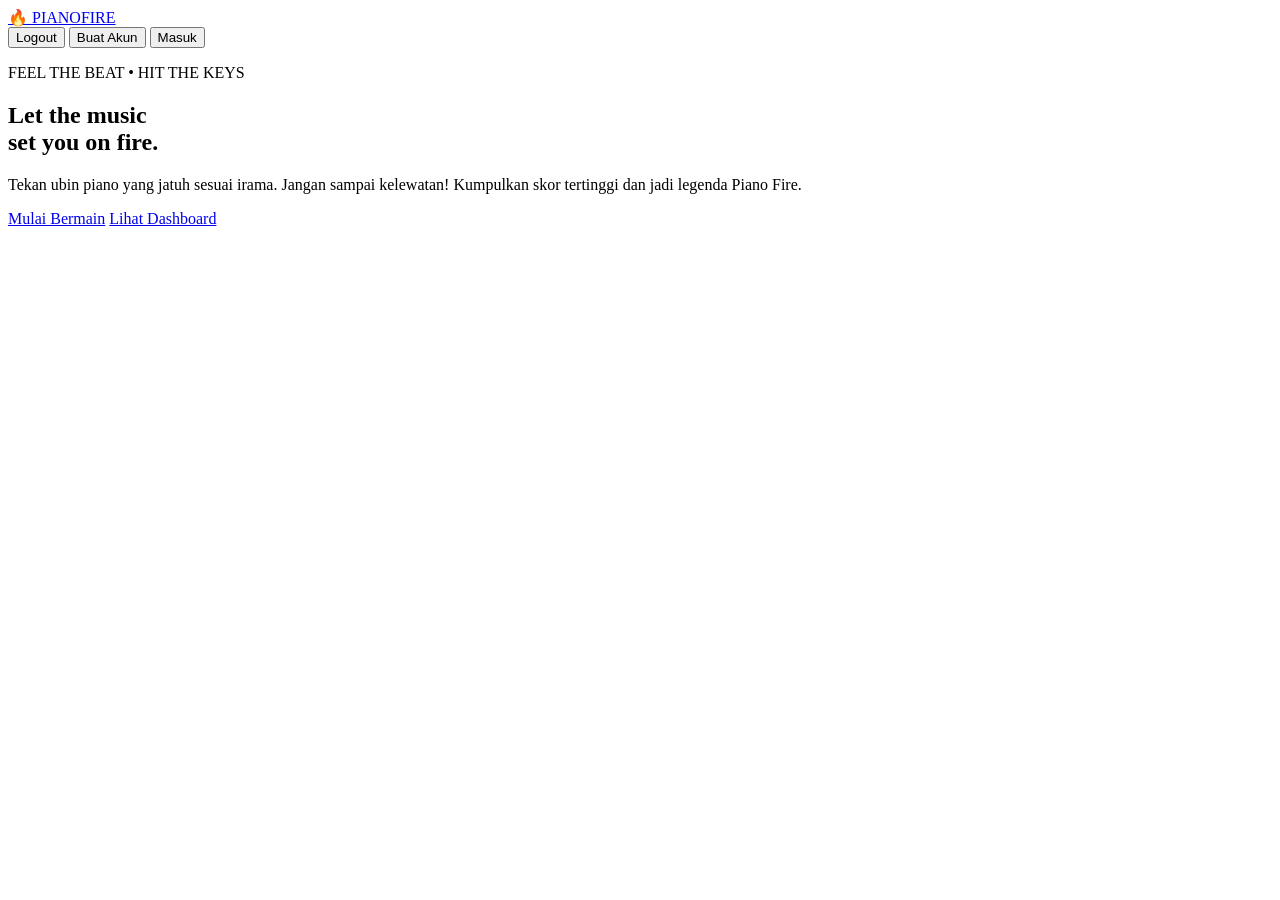
==== index.html @ 2f05cab8 "Add files via upload" ====
<!DOCTYPE html>
<html lang="id">
<head>
<meta charset="UTF-8">
<meta name="viewport" content="width=device-width, initial-scale=1.0">
<title>Piano Fire</title>
<link rel="stylesheet" href="../css/style.css">
</head>
<body>
<header class="topbar">
  <a class="brand" href="index.html">🔥 PIANO<span>FIRE</span></a>
  <div class="top-actions">
    <span id="header-user"></span>
    <button id="logout-btn" class="text-btn hidden">Logout</button>
    <button class="text-btn" data-go="register">Buat Akun</button>
    <button class="text-btn" data-go="login">Masuk</button>
  </div>
</header>
<main>
  <section id="home-page" class="page active">
    <div class="hero">
      <div>
        <p class="eyebrow">FEEL THE BEAT • HIT THE KEYS</p>
        <h1>Let the music<br><span>set you on fire.</span></h1>
        <p class="lead">Tekan ubin piano yang jatuh sesuai irama. Jangan sampai kelewatan! Kumpulkan skor tertinggi dan jadi legenda Piano Fire.</p>
        <div class="hero-buttons">
          <a href="register.html" class="primary-btn">Mulai Bermain</a>
          <a href="login.html" class="secondary-btn">Lihat Dashboard</a>
        </div>
      </div>
    </div>
  </section>
</main>
<script src="../javascript/script.js"></script>
</body>
</html>
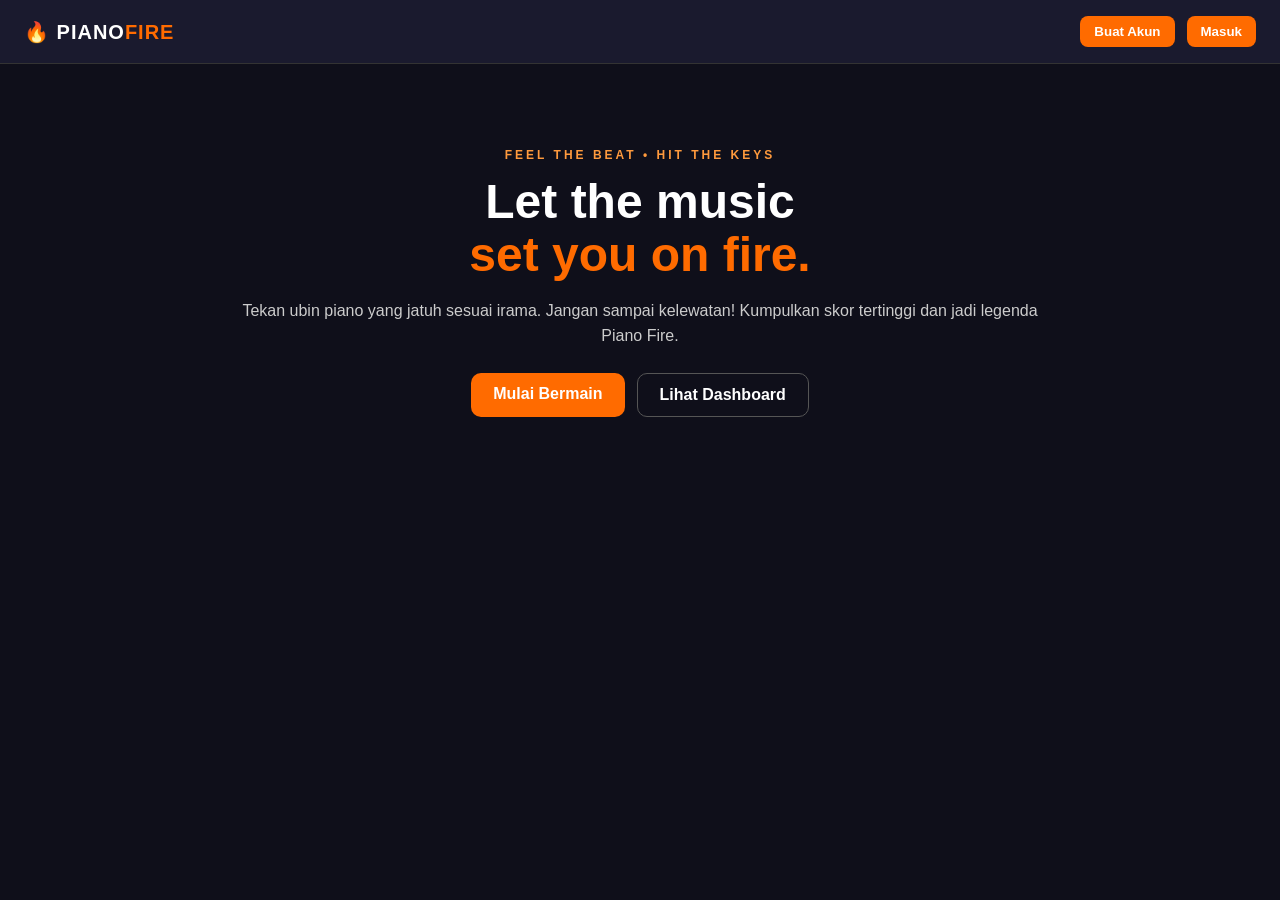
==== commit 7b4c01b0: "Refactor index.html for improved structure Updated stylesheet link and formatted HTML structure." ====
--- a/index.html
+++ b/index.html
@@ -4,7 +4,7 @@
 <meta charset="UTF-8">
 <meta name="viewport" content="width=device-width, initial-scale=1.0">
 <title>Piano Fire</title>
-<link rel="stylesheet" href="../css/style.css">
+<link rel="stylesheet" href="style.css">
 </head>
 <body>
 <header class="topbar">
@@ -33,4 +33,4 @@
 </main>
 <script src="../javascript/script.js"></script>
 </body>
-</html>+</html>
--- a/style.css
+++ b/style.css
@@ -0,0 +1,64 @@
+* { box-sizing: border-box; margin: 0; padding: 0; font-family: Arial, sans-serif; }
+body { background: #0f0f1a; color: white; min-height: 100vh; }
+a { color: white; text-decoration: none; }
+.hidden { display: none !important; }
+
+/* HEADER */
+.topbar { display: flex; justify-content: space-between; align-items: center; padding: 16px 24px; background: #1a1a2e; border-bottom: 1px solid #333; }
+.logo, .brand { font-weight: 900; font-size: 20px; letter-spacing: 1px; }
+.logo span, .brand span { color: #ff6b00; }
+.topbar nav { display: flex; gap: 16px; align-items: center; }
+.top-actions { display: flex; gap: 12px; align-items: center; }
+
+/* BUTTON */
+.primary-btn { background: #ff6b00; color: white; border: none; padding: 12px 22px; border-radius: 10px; font-weight: bold; cursor: pointer; display: inline-block; text-align: center; }
+.secondary-btn { background: transparent; color: white; border: 1px solid #555; padding: 12px 22px; border-radius: 10px; font-weight: bold; cursor: pointer; display: inline-block; text-align: center; }
+.btn-small, .text-btn { background: #ff6b00; color: white; border: none; padding: 8px 14px; border-radius: 8px; cursor: pointer; font-weight: bold; }
+.full { width: 100%; }
+
+/* HOME / HERO */
+main { padding: 24px; max-width: 900px; margin: 0 auto; }
+.hero { text-align: center; padding: 60px 20px; }
+.eyebrow { color: #ff9a3d; letter-spacing: 3px; font-size: 12px; font-weight: bold; margin-bottom: 14px; }
+.hero h1 { font-size: 48px; line-height: 1.1; margin-bottom: 16px; }
+.hero h1 span { color: #ff6b00; }
+.lead { color: #ccc; margin-bottom: 24px; line-height: 1.6; }
+.hero-buttons { display: flex; gap: 12px; justify-content: center; flex-wrap: wrap; }
+
+/* AUTH - REGISTER & LOGIN */
+.auth-wrap { display: flex; justify-content: center; padding-top: 40px; }
+.auth-card { background: #1a1a2e; padding: 28px; border-radius: 16px; width: 100%; max-width: 420px; border: 1px solid #333; }
+.auth-card h2 { margin-bottom: 8px; }
+.auth-card p { color: #bbb; margin-bottom: 16px; }
+.auth-card input { width: 100%; padding: 12px; margin-bottom: 12px; border-radius: 10px; border: 1px solid #444; background: #0f0f1a; color: white; outline: none; }
+.auth-card input:focus { border-color: #ff6b00; }
+.msg { min-height: 20px; font-size: 14px; text-align: center; }
+.msg.error { color: #ff6b6b; }
+.msg.success { color: #51ff8a; }
+.switch { text-align: center; margin-top: 16px; }
+.switch a { color: #ff6b00; font-weight: bold; }
+
+/* DASHBOARD */
+.dash-wrap { text-align: center; padding-top: 40px; }
+.dash-wrap h2 { font-size: 32px; margin-bottom: 8px; }
+.dash-wrap > p { color: #bbb; margin-bottom: 24px; }
+.stat-row { display: flex; gap: 14px; justify-content: center; flex-wrap: wrap; margin-bottom: 28px; }
+.stat-card { background: #1a1a2e; border: 1px solid #333; padding: 18px; border-radius: 14px; min-width: 150px; }
+.stat-card span { display: block; color: #aaa; font-size: 13px; margin-bottom: 6px; }
+.stat-card b { font-size: 24px; color: #ff9a3d; }
+
+/* GAME */
+.game-wrap { text-align: center; }
+.game-wrap h2 { margin-bottom: 8px; }
+.game-wrap > p { color: #bbb; margin-bottom: 16px; }
+.game-info { display: flex; justify-content: space-between; max-width: 420px; margin: 0 auto 12px; background: #1a1a2e; padding: 12px 16px; border-radius: 10px; }
+#game-board { position: relative; width: 100%; max-width: 420px; height: 480px; margin: 0 auto; background: #1a1a2e; border: 1px solid #444; border-radius: 14px; overflow: hidden; }
+#game-overlay { position: absolute; inset: 0; display: flex; flex-direction: column; gap: 14px; align-items: center; justify-content: center; background: rgba(0,0,0,.6); z-index: 10; }
+.tile { position: absolute; width: 25%; height: 90px; background: linear-gradient(#ff9a3d, #ff6b00); border: 2px solid #fff3; border-radius: 8px; cursor: pointer; display: flex; align-items: center; justify-content: center; font-weight: 900; font-size: 22px; }
+.keys { display: flex; gap: 10px; justify-content: center; margin: 16px 0; }
+.keys button { width: 70px; height: 60px; font-size: 20px; font-weight: 900; border-radius: 10px; border: 1px solid #555; background: #1a1a2e; color: white; cursor: pointer; }
+.keys button:active, .keys button.hit { background: #ff6b00; }
+#game-result { background: #1a1a2e; border: 1px solid #333; padding: 20px; border-radius: 14px; max-width: 420px; margin: 16px auto; }
+#game-result h3 { margin-bottom: 8px; }
+#game-result .primary-btn, #game-result .secondary-btn { margin: 6px; }
+.page { display: block; }
